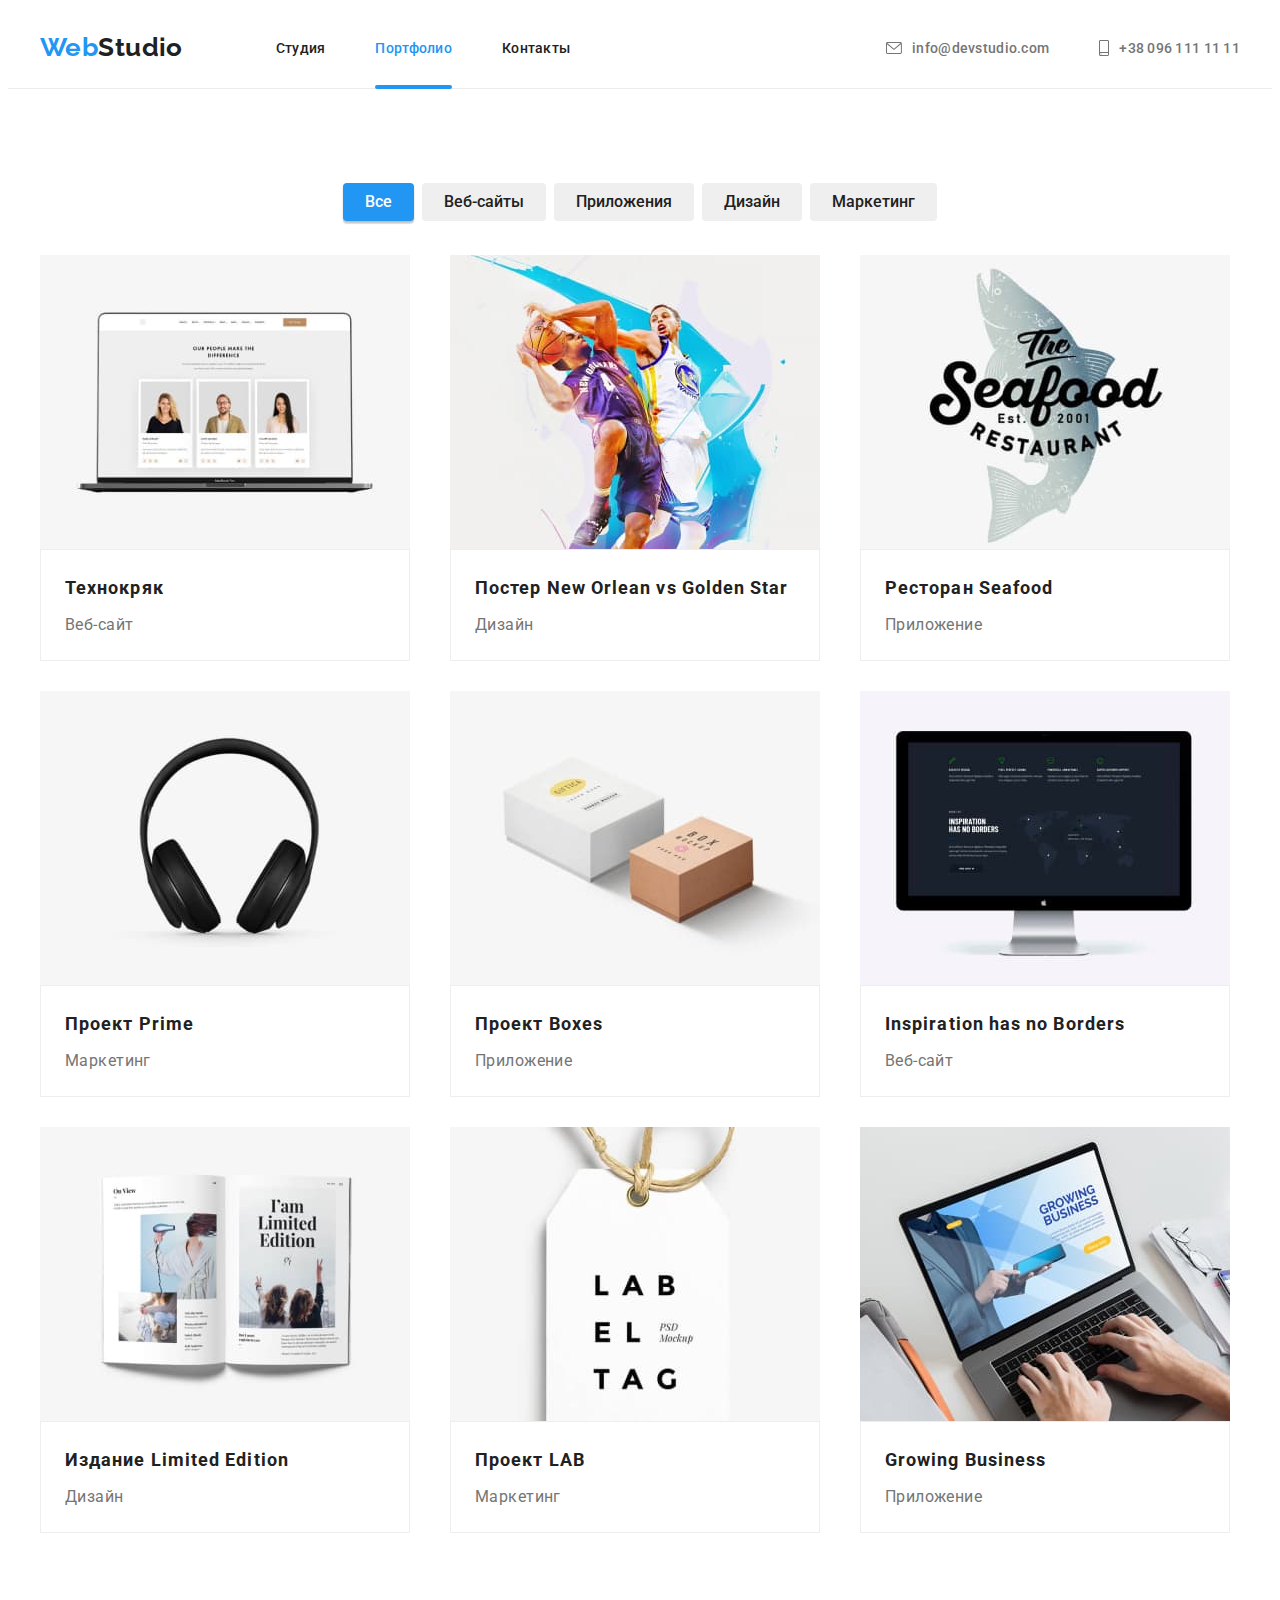
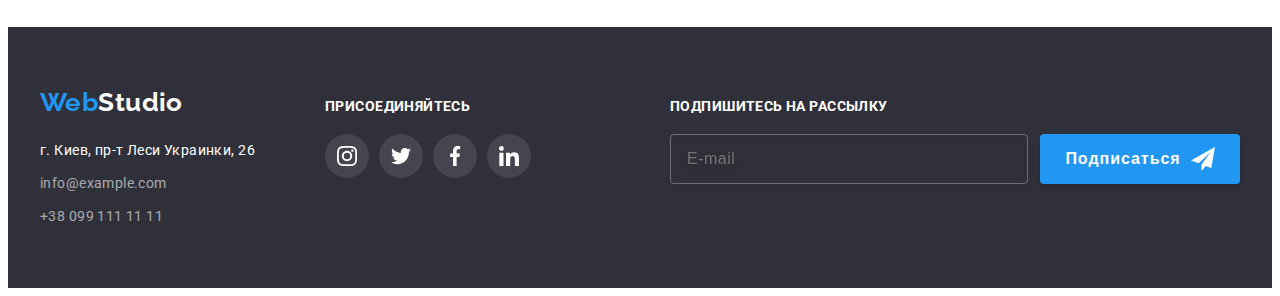
==== portfolio.html @ 613c8a2b "copy" ====
<!DOCTYPE html>
<html lang="en">
  <head>
    <meta charset="UTF-8" />
    <meta http-equiv="X-UA-Compatible" content="IE=edge" />
    <meta name="viewport" content="width=device-width, initial-scale=1.0" />
    <title>Web Studio</title>
    <link rel="preconnect" href="https://fonts.googleapis.com" />
    <link rel="preconnect" href="https://fonts.gstatic.com" crossorigin />
    <link
      href="https://fonts.googleapis.com/css2?family=Raleway:wght@700&family=Roboto:wght@400;500;700;900&display=swap"
      rel="stylesheet"
    />
    <link
      rel="stylesheet"
      href="https://cdnjs.cloudflare.com/ajax/libs/modern-normalize/1.1.0/modern-normalize.min.css"
      integrity="sha512-wpPYUAdjBVSE4KJnH1VR1HeZfpl1ub8YT/NKx4PuQ5NmX2tKuGu6U/JRp5y+Y8XG2tV+wKQpNHVUX03MfMFn9Q=="
      crossorigin="anonymous"
      referrerpolicy="no-referrer"
    />
    <link rel="stylesheet" href="./css/styles.css" />
  </head>
  <body>
    <header class="header">
      <div class="container header-container">
        <nav class="nav">
          <a class="logo link header-logo" lang="en" href="./index.html"
            >Web<span class="header-logo-studio">Studio</span>
          </a>
          <ul class="list nav-list">
            <li class="nav-item">
              <a class="link header-link" href="./index.html">Студия</a>
            </li>
            <li class="nav-item">
              <a class="link header-link highlighted" href="./portfolio.html"
                >Портфолио</a
              >
            </li>
            <li class="nav-item">
              <a class="link header-link" href="">Контакты</a>
            </li>
          </ul>
        </nav>
        <div class="header-contact">
          <ul class="list contact-list">
            <li class="contact-item">
              <a
                class="header-link link"
                lang="en"
                href="mailto:info@devstudio.com"
              >
                <svg class="address-icon" width="16" height="12">
                  <use href="./images/icons.svg#icon-envelope"></use>
                </svg>
                info@devstudio.com</a
              >
            </li>
            <li class="contact-item">
              <a class="header-link link" href="tel:+380961111111"
                ><svg class="address-icon" width="10" height="16">
                  <use href="./images/icons.svg#icon-smartphone"></use></svg
                >+38 096 111 11 11</a
              >
            </li>
          </ul>
        </div>
      </div>
    </header>
    <main>
      <section class="portfolio section">
        <h1 class="hidden">Наши работы</h1>
        <div class="container">
          <ul class="list portfolio-filter-list">
            <li class="portfolio-item">
              <button class="portfolio-btn portfolio-highlighted" type="button">
                Все
              </button>
            </li>
            <li class="portfolio-item">
              <button class="portfolio-btn" type="button">Веб-сайты</button>
            </li>
            <li class="portfolio-item">
              <button class="portfolio-btn" type="button">Приложения</button>
            </li>
            <li class="portfolio-item">
              <button class="portfolio-btn" type="button">Дизайн</button>
            </li>
            <li class="portfolio-item">
              <button class="portfolio-btn" type="button">Маркетинг</button>
            </li>
          </ul>
          <ul class="list portfolio-list">
            <li class="portfolio-item-example">
              <a
                class="link portfolio-link-example"
                href=""
                target="_blank"
                rel="noopener noreferrer nofollow"
              >
                <div class="img-div">
                  <img
                    src="./images/portfolio-1.jpg"
                    alt="Ноутбук"
                    width="370"
                    height="294"
                  />
                  <p class="img-text">
                    Технокряк это современная площадка распространения
                    коронавируса. Компании используют эту платформу для
                    цифрового шпионажа и атак на защищённые сервера конкурентов.
                  </p>
                </div>

                <div class="portfolio-caption">
                  <h2 class="portfolio-title">Технокряк</h2>
                  <p class="portfolio-after-title">Веб-сайт</p>
                </div></a
              >
            </li>
            <li class="portfolio-item-example">
              <a
                class="link portfolio-link-example"
                href=""
                target="_blank"
                rel="noopener noreferrer nofollow"
              >
                <div class="img-div">
                  <img
                    src="./images/portfolio-2.jpg"
                    alt="Ноутбук"
                    width="370"
                    height="294"
                  />
                  <p class="img-text">
                    Технокряк это современная площадка распространения
                    коронавируса. Компании используют эту платформу для
                    цифрового шпионажа и атак на защищённые сервера конкурентов.
                  </p>
                </div>
                <div class="portfolio-caption">
                  <h2 class="portfolio-title">
                    Постер <span lang="en">New Orlean vs Golden Star</span>
                  </h2>
                  <p class="portfolio-after-title">Дизайн</p>
                </div></a
              >
            </li>
            <li class="portfolio-item-example">
              <a
                class="link portfolio-link-example"
                href=""
                target="_blank"
                rel="noopener noreferrer nofollow"
              >
                <div class="img-div">
                  <img
                    src="./images/portfolio-3.jpg"
                    alt="Ноутбук"
                    width="370"
                    height="294"
                  />
                  <p class="img-text">
                    Технокряк это современная площадка распространения
                    коронавируса. Компании используют эту платформу для
                    цифрового шпионажа и атак на защищённые сервера конкурентов.
                  </p>
                </div>
                <div class="portfolio-caption">
                  <h2 class="portfolio-title">
                    Ресторан <span lang="en">Seafood</span>
                  </h2>
                  <p class="portfolio-after-title">Приложение</p>
                </div></a
              >
            </li>
            <li class="portfolio-item-example">
              <a
                class="link portfolio-link-example"
                href=""
                target="_blank"
                rel="noopener noreferrer nofollow"
              >
                <div class="img-div">
                  <img
                    src="./images/portfolio-4.jpg"
                    alt="Ноутбук"
                    width="370"
                    height="294"
                  />
                  <p class="img-text">
                    Технокряк это современная площадка распространения
                    коронавируса. Компании используют эту платформу для
                    цифрового шпионажа и атак на защищённые сервера конкурентов.
                  </p>
                </div>
                <div class="portfolio-caption">
                  <h2 class="portfolio-title">
                    Проект <span lang="en">Prime</span>
                  </h2>
                  <p class="portfolio-after-title">Маркетинг</p>
                </div></a
              >
            </li>
            <li class="portfolio-item-example">
              <a
                class="link portfolio-link-example"
                href=""
                target="_blank"
                rel="noopener noreferrer nofollow"
              >
                <div class="img-div">
                  <img
                    src="./images/portfolio-5.jpg"
                    alt="Ноутбук"
                    width="370"
                    height="294"
                  />
                  <p class="img-text">
                    Технокряк это современная площадка распространения
                    коронавируса. Компании используют эту платформу для
                    цифрового шпионажа и атак на защищённые сервера конкурентов.
                  </p>
                </div>
                <div class="portfolio-caption">
                  <h2 class="portfolio-title">
                    Проект <span lang="en">Boxes</span>
                  </h2>
                  <p class="portfolio-after-title">Приложение</p>
                </div></a
              >
            </li>
            <li class="portfolio-item-example">
              <a
                class="link portfolio-link-example"
                href=""
                target="_blank"
                rel="noopener noreferrer nofollow"
              >
                <div class="img-div">
                  <img
                    src="./images/portfolio-6.jpg"
                    alt="Ноутбук"
                    width="370"
                    height="294"
                  />
                  <p class="img-text">
                    Технокряк это современная площадка распространения
                    коронавируса. Компании используют эту платформу для
                    цифрового шпионажа и атак на защищённые сервера конкурентов.
                  </p>
                </div>
                <div class="portfolio-caption">
                  <h2 class="portfolio-title" lang="en">
                    Inspiration has no Borders
                  </h2>
                  <p class="portfolio-after-title">Веб-сайт</p>
                </div></a
              >
            </li>
            <li class="portfolio-item-example">
              <a
                class="link portfolio-link-example"
                href=""
                target="_blank"
                rel="noopener noreferrer nofollow"
              >
                <div class="img-div">
                  <img
                    src="./images/portfolio-7.jpg"
                    alt="Ноутбук"
                    width="370"
                    height="294"
                  />
                  <p class="img-text">
                    Технокряк это современная площадка распространения
                    коронавируса. Компании используют эту платформу для
                    цифрового шпионажа и атак на защищённые сервера конкурентов.
                  </p>
                </div>
                <div class="portfolio-caption">
                  <h2 class="portfolio-title">
                    Издание <span lang="en">Limited Edition</span>
                  </h2>
                  <p class="portfolio-after-title">Дизайн</p>
                </div></a
              >
            </li>
            <li class="portfolio-item-example">
              <a
                class="link portfolio-link-example"
                href=""
                target="_blank"
                rel="noopener noreferrer nofollow"
              >
                <div class="img-div">
                  <img
                    src="./images/portfolio-8.jpg"
                    alt="Ноутбук"
                    width="370"
                    height="294"
                  />
                  <p class="img-text">
                    Технокряк это современная площадка распространения
                    коронавируса. Компании используют эту платформу для
                    цифрового шпионажа и атак на защищённые сервера конкурентов.
                  </p>
                </div>
                <div class="portfolio-caption">
                  <h2 class="portfolio-title">
                    Проект <span lang="en">LAB</span>
                  </h2>
                  <p class="portfolio-after-title">Маркетинг</p>
                </div></a
              >
            </li>
            <li class="portfolio-item-example">
              <a
                class="link portfolio-link-example"
                href=""
                target="_blank"
                rel="noopener noreferrer nofollow"
              >
                <div class="img-div">
                  <img
                    src="./images/portfolio-9.jpg"
                    alt="Ноутбук"
                    width="370"
                    height="294"
                  />
                  <p class="img-text">
                    Технокряк это современная площадка распространения
                    коронавируса. Компании используют эту платформу для
                    цифрового шпионажа и атак на защищённые сервера конкурентов.
                  </p>
                </div>
                <div class="portfolio-caption">
                  <h2 class="portfolio-title" lang="en">Growing Business</h2>
                  <p class="portfolio-after-title">Приложение</p>
                </div></a
              >
            </li>
          </ul>
        </div>
      </section>
    </main>
    <footer class="footer">
      <div class="container">
        <ul class="list footer-list">
          <li class="footer-item">
            <a class="logo link footer-logo-link" lang="en" href="./index.html"
              >Web<span class="footer-logo">Studio</span>
            </a>
            <address class="address">
              <ul class="list">
                <li class="address-item">
                  <a
                    class="link address-link footer-link"
                    href="https://goo.gl/maps/EqLQEGzMM47ydBD1A"
                    target="_blank"
                    rel="noopener noreferrer nofollow"
                    >г. Киев, пр-т Леси Украинки, 26</a
                  >
                </li>
                <li class="address-item">
                  <a
                    class="link footer-link"
                    lang="en"
                    href="mailto:info@example.com"
                  >
                    info@example.com</a
                  >
                </li>
                <li class="address-item">
                  <a class="link footer-link" href="tel:+380991111111"
                    >+38 099 111 11 11</a
                  >
                </li>
              </ul>
            </address>
          </li>
          <li class="footer-item">
            <h2 class="footer-title">присоединяйтесь</h2>
            <ul class="list social-list">
              <li class="social-item">
                <a
                  class="social-link"
                  href=""
                  target="_blank"
                  rel="noopener noreferrer nofollow"
                  ><svg class="footer-social-icon" width="20" height="20">
                    <use href="./images/icons.svg#icon-instagram"></use></svg
                ></a>
              </li>
              <li class="social-item">
                <a
                  class="social-link"
                  href=""
                  target="_blank"
                  rel="noopener noreferrer nofollow"
                  ><svg class="footer-social-icon" width="20" height="20">
                    <use href="./images/icons.svg#icon-twitter"></use></svg
                ></a>
              </li>
              <li class="social-item">
                <a
                  class="social-link"
                  href=""
                  target="_blank"
                  rel="noopener noreferrer nofollow"
                  ><svg class="footer-social-icon" width="20" height="20">
                    <use href="./images/icons.svg#icon-facebook"></use></svg
                ></a>
              </li>
              <li class="social-item">
                <a
                  class="social-link"
                  href=""
                  target="_blank"
                  rel="noopener noreferrer nofollow"
                  ><svg class="footer-social-icon" width="20" height="20">
                    <use href="./images/icons.svg#icon-linkedin"></use></svg
                ></a>
              </li>
            </ul>
          </li>
          <li class="footer-item">
            <h2 class="footer-title">Подпишитесь на рассылку</h2>
            <form class="footer-email">
              <input
                type="email"
                placeholder="E-mail"
                name="email"
                class="input-email"
              />
              <button type="submit" class="btn-footer">
                Подписаться<svg class="footer-icon" width="24" height="24">
                  <use href="./images/icons.svg#icon-send"></use>
                </svg>
              </button>
            </form>
          </li>
        </ul>
      </div>
    </footer>
  </body>
</html>
---- css/styles.css ----
h1,
h2,
h3,
h4,
h5,
h6,
p {
  margin: 0;
}
ul {
  margin: 0;
  padding-left: 0;
}
button {
  cursor: pointer;
}
img {
  display: block;
}
:root {
  --main-color: #757575;
  --accent-color: #2196f3;
  --first-title-color: #212121;
  --second-title-color: #ffffff;
  --link-color: #212121;
  --btn-color: #ffffff;
  --second-btn-color: #212121;
  --background-color-card: #ffffff;
  --background-color-footer: #2f303a;
  --background-color-advatage: #f5f4fa;
  --clients-color: #afb1b8;
  --transition: 250ms cubic-bezier(0.4, 0, 0.2, 1);
}
body {
  font-size: 14px;
  font-family: "Roboto", sans-serif;
  color: var(--main-color);
  background-color: #ffffff;
  letter-spacing: 0.03em;
}
.list {
  list-style: none;
}
.link {
  text-decoration: none;
  color: inherit;
}
.hidden {
  position: absolute;
  white-space: nowrap;
  width: 1px;
  height: 1px;
  overflow: hidden;
  border: 0;
  padding: 0;
  clip: rect(0 0 0 0);
  clip-path: inset(50%);
  margin: -1px;
}
.container {
  width: 1200px;
  padding-left: 15px;
  padding-right: 15px;
  margin: 0 auto;
  /* outline: 2px solid red; */
}
/* ----------index.html----------- */
/* -----------header--------------- */
.header {
  border-bottom: 1px solid #ececec;
}
.header-container {
  display: flex;
  align-items: center;
}
.logo {
  font-family: "Raleway";
  font-weight: 700;
  font-size: 26px;
  line-height: 1.2;
  color: var(--accent-color);
}
.header-logo {
  display: flex;
  align-items: center;
  margin-right: 93px;
}
.header-logo-studio {
  color: var(--link-color);
}
.nav {
  display: flex;
}
.nav-list {
  color: var(--link-color);
  display: flex;
  align-items: center;
}
.nav-item:not(:last-child) {
  margin-right: 50px;
}
.contact-list {
  display: flex;
}
.header-contact {
  margin-left: auto;
}
.address-icon {
  margin-right: 10px;
  fill: currentColor;
}
.contact-item:not(:last-child) {
  margin-right: 50px;
}
.header-link {
  display: flex;
  align-items: center;
  font-weight: 500;
  font-size: 14px;
  line-height: calc(16 / 14);
  letter-spacing: 0.02em;
  padding: 32px 0;
  transition: color var(--transition);
}

.header-link:hover,
.header-link:focus,
.highlighted {
  color: var(--accent-color);
  outline: none;
}
.highlighted {
  position: relative;
}
.highlighted::before {
  content: "";
  height: 4px;
  width: 100%;
  background-color: var(--accent-color);
  border-radius: 2px;
  position: absolute;
  left: 0px;
  bottom: -1px;
}
/*--------------- hero------------- */
.hero {
  text-align: center;
  background-image: linear-gradient(
      to top,
      rgba(47, 48, 58, 0.4),
      rgba(47, 48, 58, 0.4)
    ),
    url(../images/img-hero.jpg);
  background-repeat: no-repeat;
  background-size: cover, auto;
  background-position: center;
  letter-spacing: 0.06em;
  padding-top: 200px;
  padding-bottom: 200px;
  position: relative;
}
.hero-title {
  font-weight: 900;
  font-size: 44px;
  line-height: calc(60 / 44);
  text-transform: uppercase;
  color: var(--second-title-color);
  margin-left: auto;
  margin-right: auto;
  margin-bottom: 30px;
  max-width: 670px;
}
.hero-btn {
  font-family: inherit;
  font-weight: 700;
  font-size: 16px;
  line-height: calc(30 / 16);
  letter-spacing: 0.06em;
  color: var(--btn-color);
  background-color: var(--accent-color);
  cursor: pointer;
  border-radius: 4px;
  padding: 10px 32px;
  border: 0;
  transition: backgroun-color var(--transition);
}
.hero-btn:focus,
.hero-btn:hover {
  background-color: #188ce8;
  outline: none;
}
.section {
  padding-top: 94px;
  padding-bottom: 94px;
}
/* -----------advantage---------- */
.advantage {
  padding-bottom: 0;
}
.advatage-title {
  font-size: 14px;
  line-height: calc(16 / 14);
  letter-spacing: 0.03em;
  text-transform: uppercase;
  color: var(--first-title-color);
  margin-bottom: 10px;
}
.advatage-after-title {
  line-height: calc(24 / 14);
}
.advantage-list {
  display: flex;
  flex-wrap: wrap;
  margin-left: -30px;
  margin-top: -30px;
}
.advantage-item {
  flex-basis: calc(100% / 4 - 30px);
  margin-left: 30px;
  margin-top: 30px;
}
.icon-item {
  display: flex;
  justify-content: center;
  align-items: center;
  min-height: 120px;
  background-color: var(--background-color-advatage);
  margin-bottom: 30px;
}
/* --------------about--------- */
.section-title {
  font-size: 36px;
  line-height: calc(42 / 36);
  text-align: center;
  color: var(--first-title-color);
  margin-bottom: 50px;
}
.about-list {
  display: flex;
  flex-wrap: wrap;
  margin-left: -30px;
  margin-top: -30px;
}
.about-item {
  flex-basis: calc(100% / 3 - 30px);
  margin-left: 30px;
  margin-top: 30px;
  position: relative;
}
.text-about {
  position: absolute;
  bottom: 0;
  padding-top: 27px;
  padding-bottom: 27px;
  background-color: rgba(47, 48, 58, 0.8);
  width: 100%;
  font-weight: 700;
  font-size: 14px;
  line-height: calc(16 / 14);
  text-align: center;
  letter-spacing: 0.03em;
  text-transform: uppercase;
  color: var(--second-title-color);
}
/* ----------team------------- */
.team {
  background-color: #f5f4fa;
}
.team-post,
.team-name {
  font-size: 16px;
  line-height: calc(19 / 16);
}
.team-post {
  margin-bottom: 16px;
}
.team-name {
  font-weight: 500;
  color: var(--first-title-color);
  margin-top: 30px;
  margin-bottom: 10px;
}
.team-list {
  display: flex;
  text-align: center;
  flex-wrap: wrap;
  margin-left: -30px;
}
.team-item {
  flex-basis: calc(100% / 4 - 30px);
  margin-left: 30px;
  padding-bottom: 30px;
  box-shadow: 0px 1px 3px rgba(0, 0, 0, 0.12), 0px 1px 1px rgba(0, 0, 0, 0.14),
    0px 2px 1px rgba(0, 0, 0, 0.2);
  border-radius: 0px 0px 4px 4px;
  background: var(--background-color-card);
}
.team-item-text {
  margin-left: auto;
  margin-right: auto;
}
.social-list {
  display: flex;
  justify-content: center;
  align-items: center;
}
.social-link {
  width: 44px;
  height: 44px;
  display: flex;
  justify-content: center;
  align-items: center;
  border-radius: 50%;
  color: #afb1b8;
  transition: color var(--transition), background-color var(--transition);
}
.social-item:not(:last-child) {
  margin-right: 10px;
}
.social-icon {
  fill: currentColor;
}
/* ------------clients------------- */
.clients-list {
  display: flex;
  flex-wrap: wrap;
  margin-left: -30px;
  margin-top: -30px;
}
.clients-item {
  flex-basis: calc(100% / 6 - 30px);
  margin-left: 30px;
  margin-top: 30px;
}
.clients-link {
  display: flex;
  justify-content: center;
  align-items: center;
  border: 1px solid var(--clients-color);
  height: 92px;
  border-radius: 4px;
  color: var(--clients-color);
  transition: color var(--transition), border var(--transition);
}
.clients-link:hover,
.clients-link:focus {
  color: var(--accent-color);
  border: 1px solid var(--accent-color);
  outline: none;
}
.clients-icon {
  fill: currentColor;
}
/* -------------footer----------- */
.footer {
  padding-top: 60px;
  padding-bottom: 60px;
  background-color: var(--background-color-footer);
}
.footer-logo-link {
  display: block;
  margin-bottom: 20px;
}
.address-item:not(:last-child) {
  margin-bottom: 9px;
}
.footer-logo {
  color: var(--second-title-color);
}
.footer-link {
  font-style: normal;
  line-height: calc(24 / 14);
  color: rgba(255, 255, 255, 0.6);
  transition: color var(--transition);
}
.address-link {
  color: var(--second-title-color);
}
.footer-link:hover,
.footer-link:focus {
  color: var(--accent-color);
  outline: none;
}
.footer-title {
  font-weight: 700;
  font-size: 14px;
  line-height: calc(16 / 14);
  letter-spacing: 0.03em;
  text-transform: uppercase;
  color: var(--second-title-color);
  margin-bottom: 20px;
}
.footer-list {
  display: flex;
  align-items: baseline;
}
.footer-item:not(:last-child) {
  margin-right: 70px;
}
.footer-item:last-child {
  margin-left: auto;
}
.footer .social-link {
  background-color: rgba(255, 255, 255, 0.1);
  color: #ffffff;
}
.social-link:hover,
.social-link:focus {
  background-color: var(--accent-color);
  color: #ffffff;
  outline: none;
}
.footer-social-icon {
  fill: currentColor;
}
.input-email {
  width: 358px;
  height: 50px;
  border: 1px solid rgba(255, 255, 255, 0.3);
  box-sizing: border-box;
  filter: drop-shadow(0px 4px 4px rgba(0, 0, 0, 0.15));
  border-radius: 4px;
  font-size: 16px;
  line-height: calc(20 / 16);
  letter-spacing: 0.03em;
  color: rgba(255, 255, 255, 0.6);
  background: transparent;
  padding-left: 16px;
  padding-top: 15px;
  padding-bottom: 15px;
  transition: border-color var(--transition);
}
.input-email:focus,
.input-email:hover {
  border-color: var(--accent-color);
  outline: none;
}
.btn-footer {
  font-weight: 700;
  font-size: 16px;
  letter-spacing: 0.06em;
  color: var(--btn-color);
  background-color: var(--accent-color);
  box-shadow: 0px 4px 4px rgba(0, 0, 0, 0.15);
  border-radius: 4px;
  width: 200px;
  height: 50px;
  margin-left: 12px;
  display: flex;
  align-items: center;
  justify-content: center;
  border: none;
  transition: background-color var(--transition);
}
.btn-footer:focus,
.btn-footer:hover {
  background-color: #188ce8;
  outline: none;
}
.footer-email {
  align-content: flex-end;
  display: flex;
}
.footer-icon {
  fill: var(--btn-color);
  margin-left: 10px;
}

/* -------portfolio.html --------*/
.portfolio-filter-list {
  display: flex;
  margin-bottom: 34px;
  justify-content: center;
}
.portfolio-item:not(:last-child) {
  margin-right: 8px;
}
.portfolio-list {
  display: flex;
  flex-wrap: wrap;
  margin-left: -30px;
  margin-top: -30px;
}
.portfolio-item-example {
  display: flex;
  flex-basis: calc(100% / 3 - 30px);
  margin-left: 30px;
  margin-top: 30px;
}
.portfolio-link-example {
  transition: box-shadow var(--transition);
}
.portfolio-link-example:hover,
.portfolio-link-example:focus {
  box-shadow: 0px 1px 1px rgba(0, 0, 0, 0.12), 0px 4px 4px rgba(0, 0, 0, 0.06),
    1px 4px 6px rgba(0, 0, 0, 0.16);
  outline: none;
}
.portfolio-btn {
  font-weight: 500;
  font-size: 16px;
  line-height: calc(26 / 16);
  color: var(--second-btn-color);
  cursor: pointer;
  font-family: inherit;
  border-radius: 4px;
  padding: 6px 22px;
  border: 0;
  transition: color var(--transition), background-color var(--transition),
    box-shadow 250ms var(--transition);
}
.portfolio-btn:hover,
.portfolio-btn:focus,
.portfolio-highlighted {
  color: var(--btn-color);
  background-color: var(--accent-color);
  box-shadow: 0px 3px 1px rgba(0, 0, 0, 0.1), 0px 1px 2px rgba(0, 0, 0, 0.08),
    0px 2px 2px rgba(0, 0, 0, 0.12);
  outline: none;
}
.portfolio-caption {
  padding: 20px 24px;
  border: 1px solid #eeeeee;
  box-sizing: border-box;
}
.portfolio-title {
  font-size: 18px;
  line-height: calc(36 / 18);
  letter-spacing: 0.06em;
  color: var(--first-title-color);
  margin-bottom: 4px;
}
.portfolio-after-title {
  font-size: 16px;
  line-height: calc(30 / 16);
  color: var(--main-color);
}
.img-div {
  position: relative;
  overflow: hidden;
}
.img-text {
  position: absolute;
  top: 0px;
  left: 0px;
  width: 100%;
  height: 100%;
  padding: 63px 24px;
  transform: translateY(100%);
  background-color: rgba(33, 150, 243, 0.9);
  font-size: 18px;
  line-height: calc(28 / 18);
  letter-spacing: 0.03em;
  color: var(--second-title-color);
  opacity: 0;
  transition: transform var(--transition), opacity var(--transition);
}
.portfolio-link-example:hover .img-text,
.portfolio-link-example:focus .img-text {
  opacity: 1;
  transform: translateY(0);
}
/* -------------MODAL------------------ */
.is-hidden {
  opacity: 0;
  visibility: hidden;
  pointer-events: none;
}
.backdrop {
  position: fixed;
  top: 0px;
  left: 0px;
  height: 100vh;
  width: 100vw;
  background-color: rgba(0, 0, 0, 0.2);
  transition: opacity 1000ms cubic-bezier(0.4, 0, 0.2, 1),
    visibility 1000ms cubic-bezier(0.4, 0, 0.2, 1);
}
.backdrop.is-hidden .modal {
  transform: translate(-50%, -50%) scale(0);
  transition: transform 1000ms cubic-bezier(0.4, 0, 0.2, 1);
}
.modal {
  position: absolute;
  top: 50%;
  left: 50%;
  transform: translate(-50%, -50%) scale(1);
  transition: transform 1000ms cubic-bezier(0.4, 0, 0.2, 1);
  min-width: 528px;
  min-height: 581px;
  background-color: var(--background-color-card);
  border-radius: 4px;
  padding: 40px;
}
.modal-btn {
  display: flex;
  justify-content: center;
  align-items: center;
  position: absolute;
  top: 8px;
  right: 8px;
  border: 1px solid rgba(0, 0, 0, 0.1);
  border-radius: 50%;
  width: 30px;
  height: 30px;
  background-color: transparent;
  transition: fill var(--transition);
  color: #000000;
  transition: color var(--transition);
}
.modal-icon {
  fill: currentColor;
}
.modal-btn:hover,
.modal-btn:focus {
  color: var(--accent-color);
  outline: none;
}
.modal-title {
  font-weight: 700;
  font-size: 20px;
  line-height: calc(23 / 20);
  text-align: center;
  letter-spacing: 0.03em;
  color: var(--first-title-color);
  margin-bottom: 12px;
}
.modal-label {
  display: flex;
  font-size: 12px;
  line-height: calc(14 / 12);
  letter-spacing: 0.01em;
  margin-bottom: 4px;
}
.modal-item {
  width: 100%;
  border: 1px solid rgba(33, 33, 33, 0.2);
  box-sizing: border-box;
  border-radius: 4px;
  outline: none;
  transition: border-color var(--transition);
}
.modal-input {
  height: 40px;
  padding-left: 40px;
}
.modal-text {
  height: 120px;
  resize: none;
  margin-bottom: 20px;
  padding: 12px 16px;
}
.modal-text::placeholder {
  font-size: 12px;
  line-height: calc(14 / 12);
  letter-spacing: 0.01em;
  color: rgba(117, 117, 117, 0.5);
}
input {
  padding: 0;
}
.checkbox-container {
  margin-bottom: 30px;
}
.input-wrap {
  position: relative;
  margin-bottom: 10px;
}
.input-icon {
  position: absolute;
  left: 12px;
  top: 11px;
  transition: fill var(--transition);
}
.modal-item:focus,
.modal-item:hover {
  border-color: var(--accent-color);
  outline: none;
}
.modal-item:focus + .input-icon,
.modal-item:hover + .input-icon {
  fill: var(--accent-color);
  outline: none;
}
.checkbox-text {
  line-height: calc(24 / 14);
  display: flex;
  align-items: center;
  justify-content: center;
}
.link-policy {
  color: var(--accent-color);
  margin-left: 2px;
}
.checkbox-text::before {
  content: "";
  width: 16px;
  height: 15px;
  border: 2px solid var(--link-color);
  border-radius: 2px;
  margin-right: 7px;
  cursor: pointer;
  transition: border-color var(--transition);
}
.checkbox:checked + .checkbox-text::before {
  border: 2px solid var(--accent-color);
  background-image: url(../images/icon-check.svg);
  background-repeat: no-repeat;
  background-position: center;
  background-size: cover;
  background-color: var(--accent-color);
}
.checkbox:hover + .checkbox-text::before,
.checkbox:focus + .checkbox-text::before {
  border: 2px solid var(--accent-color);
  outline: none;
}
.center-btn {
  text-align: center;
}
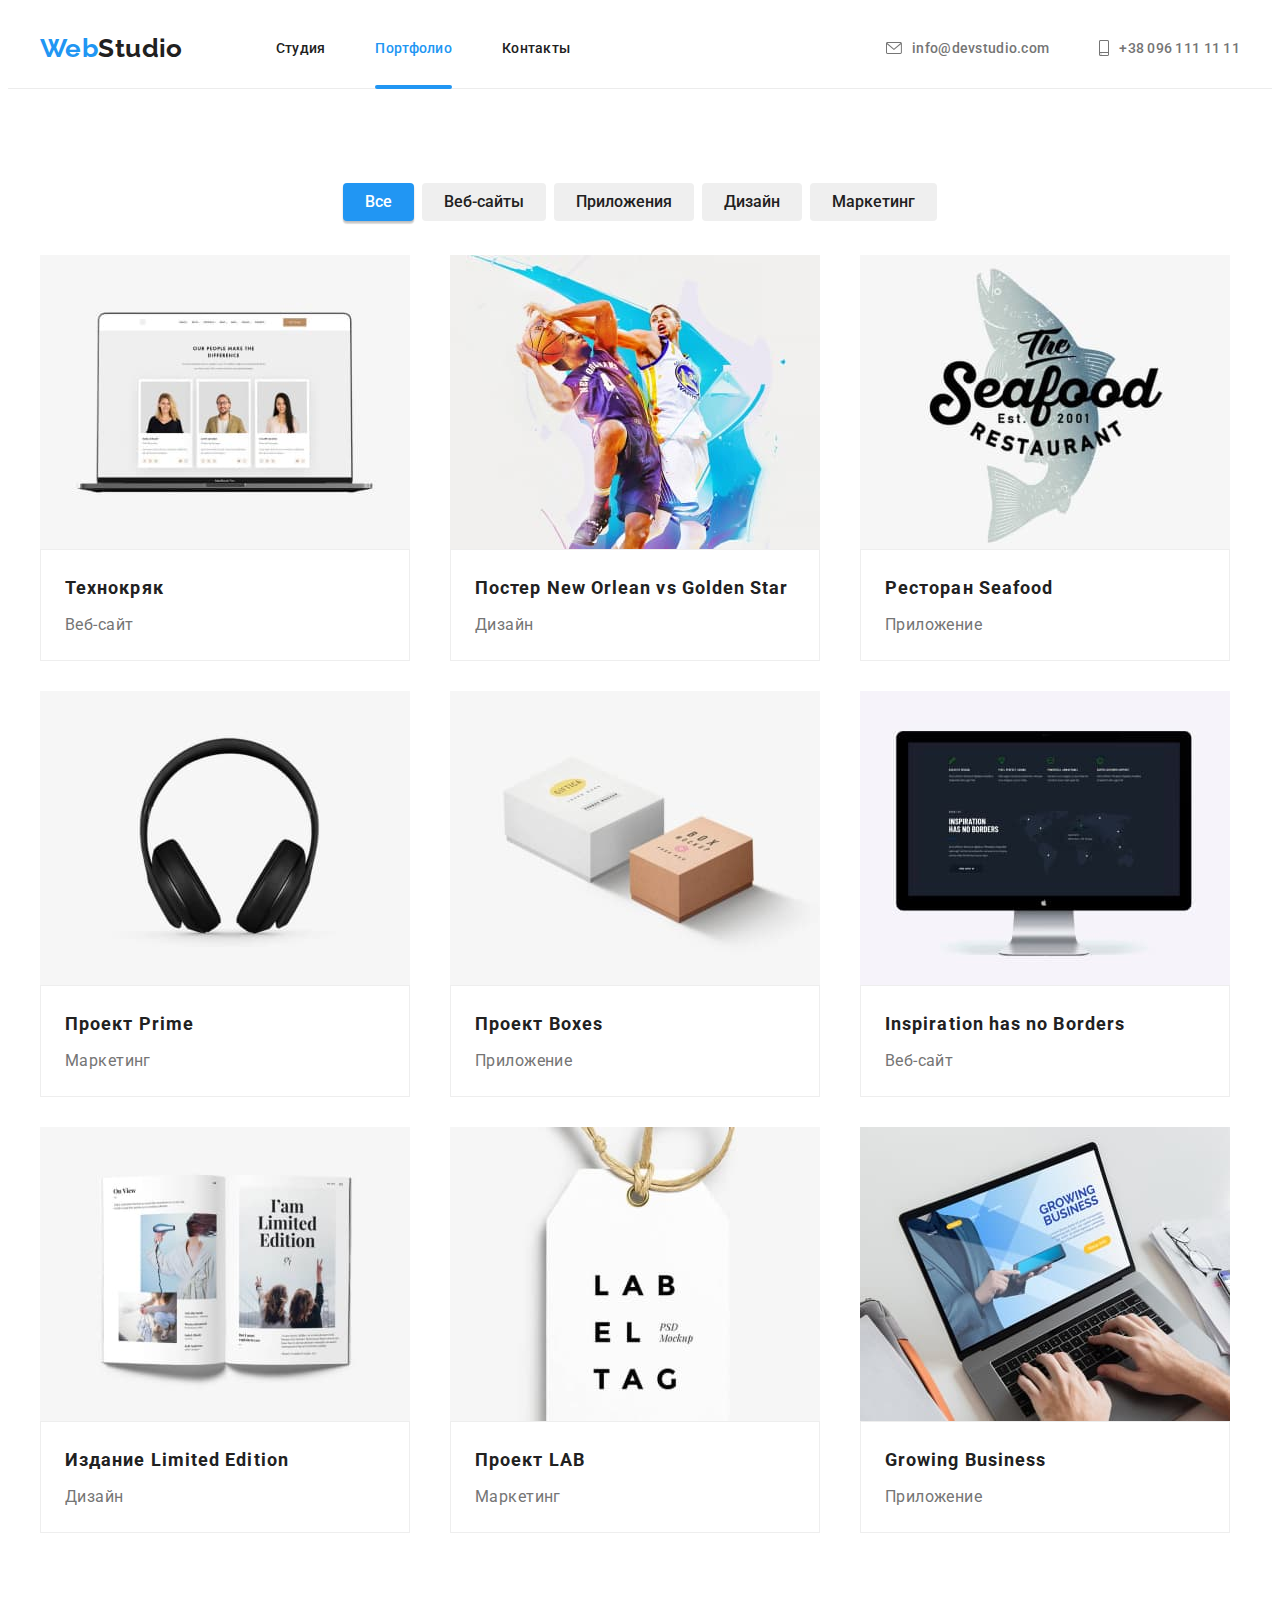
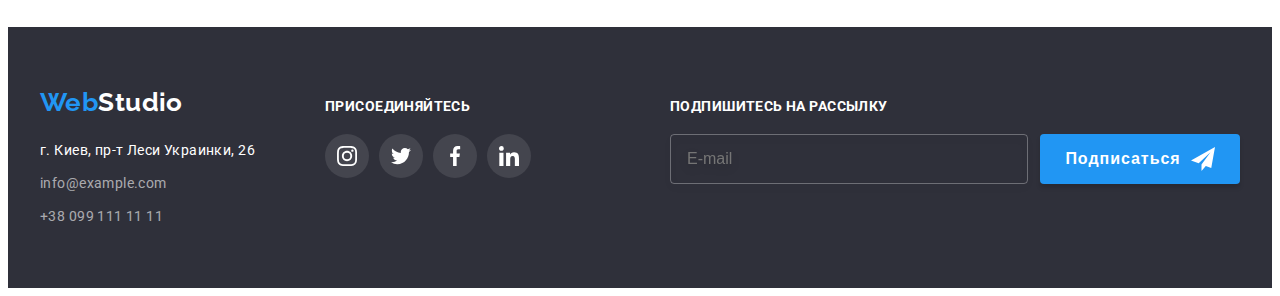
==== commit 93e97ebd: "BEM+MIxins" ====
--- a/portfolio.html
+++ b/portfolio.html
@@ -18,46 +18,46 @@
       crossorigin="anonymous"
       referrerpolicy="no-referrer"
     />
-    <link rel="stylesheet" href="./css/styles.css" />
+    <link rel="stylesheet" href="./css/main.min.css" />
   </head>
   <body>
     <header class="header">
-      <div class="container header-container">
+      <div class="container header__container">
         <nav class="nav">
-          <a class="logo link header-logo" lang="en" href="./index.html"
-            >Web<span class="header-logo-studio">Studio</span>
+          <a class="logo link nav__logo" lang="en" href="./index.html"
+            >Web<span class="nav__logo-studio">Studio</span>
           </a>
-          <ul class="list nav-list">
-            <li class="nav-item">
-              <a class="link header-link" href="./index.html">Студия</a>
-            </li>
-            <li class="nav-item">
-              <a class="link header-link highlighted" href="./portfolio.html"
+          <ul class="list nav__list">
+            <li class="nav__item">
+              <a class="link nav__link" href="./index.html">Студия</a>
+            </li>
+            <li class="nav__item">
+              <a class="link nav__link highlighted" href="./portfolio.html"
                 >Портфолио</a
               >
             </li>
-            <li class="nav-item">
-              <a class="link header-link" href="">Контакты</a>
+            <li class="nav__item">
+              <a class="link nav__link" href="">Контакты</a>
             </li>
           </ul>
         </nav>
-        <div class="header-contact">
-          <ul class="list contact-list">
-            <li class="contact-item">
-              <a
-                class="header-link link"
+        <div class="contact">
+          <ul class="list contact__list">
+            <li class="contact__item">
+              <a
+                class="header__link link"
                 lang="en"
                 href="mailto:info@devstudio.com"
               >
-                <svg class="address-icon" width="16" height="12">
+                <svg class="contact__icon" width="16" height="12">
                   <use href="./images/icons.svg#icon-envelope"></use>
                 </svg>
                 info@devstudio.com</a
               >
             </li>
-            <li class="contact-item">
-              <a class="header-link link" href="tel:+380961111111"
-                ><svg class="address-icon" width="10" height="16">
+            <li class="contact__item">
+              <a class="header__link link" href="tel:+380961111111"
+                ><svg class="contact__icon" width="10" height="16">
                   <use href="./images/icons.svg#icon-smartphone"></use></svg
                 >+38 096 111 11 11</a
               >
@@ -71,28 +71,39 @@
         <h1 class="hidden">Наши работы</h1>
         <div class="container">
           <ul class="list portfolio-filter-list">
-            <li class="portfolio-item">
-              <button class="portfolio-btn portfolio-highlighted" type="button">
+            <li class="portfolio-filter-list__item">
+              <button
+                class="portfolio-filter-list__btn portfolio-highlighted"
+                type="button"
+              >
                 Все
               </button>
             </li>
-            <li class="portfolio-item">
-              <button class="portfolio-btn" type="button">Веб-сайты</button>
-            </li>
-            <li class="portfolio-item">
-              <button class="portfolio-btn" type="button">Приложения</button>
-            </li>
-            <li class="portfolio-item">
-              <button class="portfolio-btn" type="button">Дизайн</button>
-            </li>
-            <li class="portfolio-item">
-              <button class="portfolio-btn" type="button">Маркетинг</button>
+            <li class="portfolio-filter-list__item">
+              <button class="portfolio-filter-list__btn" type="button">
+                Веб-сайты
+              </button>
+            </li>
+            <li class="portfolio-filter-list__item">
+              <button class="portfolio-filter-list__btn" type="button">
+                Приложения
+              </button>
+            </li>
+            <li class="portfolio-filter-list__item">
+              <button class="portfolio-filter-list__btn" type="button">
+                Дизайн
+              </button>
+            </li>
+            <li class="portfolio-filter-list__item">
+              <button class="portfolio-filter-list__btn" type="button">
+                Маркетинг
+              </button>
             </li>
           </ul>
           <ul class="list portfolio-list">
-            <li class="portfolio-item-example">
-              <a
-                class="link portfolio-link-example"
+            <li class="portfolio-list__item-example">
+              <a
+                class="link portfolio-list__link-example"
                 href=""
                 target="_blank"
                 rel="noopener noreferrer nofollow"
@@ -112,14 +123,14 @@
                 </div>
 
                 <div class="portfolio-caption">
-                  <h2 class="portfolio-title">Технокряк</h2>
-                  <p class="portfolio-after-title">Веб-сайт</p>
-                </div></a
-              >
-            </li>
-            <li class="portfolio-item-example">
-              <a
-                class="link portfolio-link-example"
+                  <h2 class="portfolio-list__title">Технокряк</h2>
+                  <p class="portfolio-list__after-title">Веб-сайт</p>
+                </div></a
+              >
+            </li>
+            <li class="portfolio-list__item-example">
+              <a
+                class="link portfolio-list__link-example"
                 href=""
                 target="_blank"
                 rel="noopener noreferrer nofollow"
@@ -138,16 +149,16 @@
                   </p>
                 </div>
                 <div class="portfolio-caption">
-                  <h2 class="portfolio-title">
+                  <h2 class="portfolio-list__title">
                     Постер <span lang="en">New Orlean vs Golden Star</span>
                   </h2>
-                  <p class="portfolio-after-title">Дизайн</p>
-                </div></a
-              >
-            </li>
-            <li class="portfolio-item-example">
-              <a
-                class="link portfolio-link-example"
+                  <p class="portfolio-list__after-title">Дизайн</p>
+                </div></a
+              >
+            </li>
+            <li class="portfolio-list__item-example">
+              <a
+                class="link portfolio-list__link-example"
                 href=""
                 target="_blank"
                 rel="noopener noreferrer nofollow"
@@ -166,16 +177,16 @@
                   </p>
                 </div>
                 <div class="portfolio-caption">
-                  <h2 class="portfolio-title">
+                  <h2 class="portfolio-list__title">
                     Ресторан <span lang="en">Seafood</span>
                   </h2>
-                  <p class="portfolio-after-title">Приложение</p>
-                </div></a
-              >
-            </li>
-            <li class="portfolio-item-example">
-              <a
-                class="link portfolio-link-example"
+                  <p class="portfolio-list__after-title">Приложение</p>
+                </div></a
+              >
+            </li>
+            <li class="portfolio-list__item-example">
+              <a
+                class="link portfolio-list__link-example"
                 href=""
                 target="_blank"
                 rel="noopener noreferrer nofollow"
@@ -194,16 +205,16 @@
                   </p>
                 </div>
                 <div class="portfolio-caption">
-                  <h2 class="portfolio-title">
+                  <h2 class="portfolio-list__title">
                     Проект <span lang="en">Prime</span>
                   </h2>
-                  <p class="portfolio-after-title">Маркетинг</p>
-                </div></a
-              >
-            </li>
-            <li class="portfolio-item-example">
-              <a
-                class="link portfolio-link-example"
+                  <p class="portfolio-list__after-title">Маркетинг</p>
+                </div></a
+              >
+            </li>
+            <li class="portfolio-list__item-example">
+              <a
+                class="link portfolio-list__link-example"
                 href=""
                 target="_blank"
                 rel="noopener noreferrer nofollow"
@@ -222,16 +233,16 @@
                   </p>
                 </div>
                 <div class="portfolio-caption">
-                  <h2 class="portfolio-title">
+                  <h2 class="portfolio-list__title">
                     Проект <span lang="en">Boxes</span>
                   </h2>
-                  <p class="portfolio-after-title">Приложение</p>
-                </div></a
-              >
-            </li>
-            <li class="portfolio-item-example">
-              <a
-                class="link portfolio-link-example"
+                  <p class="portfolio-list__after-title">Приложение</p>
+                </div></a
+              >
+            </li>
+            <li class="portfolio-list__item-example">
+              <a
+                class="link portfolio-list__link-example"
                 href=""
                 target="_blank"
                 rel="noopener noreferrer nofollow"
@@ -250,16 +261,16 @@
                   </p>
                 </div>
                 <div class="portfolio-caption">
-                  <h2 class="portfolio-title" lang="en">
+                  <h2 class="portfolio-list__title" lang="en">
                     Inspiration has no Borders
                   </h2>
-                  <p class="portfolio-after-title">Веб-сайт</p>
-                </div></a
-              >
-            </li>
-            <li class="portfolio-item-example">
-              <a
-                class="link portfolio-link-example"
+                  <p class="portfolio-list__after-title">Веб-сайт</p>
+                </div></a
+              >
+            </li>
+            <li class="portfolio-list__item-example">
+              <a
+                class="link portfolio-list__link-example"
                 href=""
                 target="_blank"
                 rel="noopener noreferrer nofollow"
@@ -278,16 +289,16 @@
                   </p>
                 </div>
                 <div class="portfolio-caption">
-                  <h2 class="portfolio-title">
+                  <h2 class="portfolio-list__title">
                     Издание <span lang="en">Limited Edition</span>
                   </h2>
-                  <p class="portfolio-after-title">Дизайн</p>
-                </div></a
-              >
-            </li>
-            <li class="portfolio-item-example">
-              <a
-                class="link portfolio-link-example"
+                  <p class="portfolio-list__after-title">Дизайн</p>
+                </div></a
+              >
+            </li>
+            <li class="portfolio-list__item-example">
+              <a
+                class="link portfolio-list__link-example"
                 href=""
                 target="_blank"
                 rel="noopener noreferrer nofollow"
@@ -306,16 +317,16 @@
                   </p>
                 </div>
                 <div class="portfolio-caption">
-                  <h2 class="portfolio-title">
+                  <h2 class="portfolio-list__title">
                     Проект <span lang="en">LAB</span>
                   </h2>
-                  <p class="portfolio-after-title">Маркетинг</p>
-                </div></a
-              >
-            </li>
-            <li class="portfolio-item-example">
-              <a
-                class="link portfolio-link-example"
+                  <p class="portfolio-list__after-title">Маркетинг</p>
+                </div></a
+              >
+            </li>
+            <li class="portfolio-list__item-example">
+              <a
+                class="link portfolio-list__link-example"
                 href=""
                 target="_blank"
                 rel="noopener noreferrer nofollow"
@@ -334,8 +345,10 @@
                   </p>
                 </div>
                 <div class="portfolio-caption">
-                  <h2 class="portfolio-title" lang="en">Growing Business</h2>
-                  <p class="portfolio-after-title">Приложение</p>
+                  <h2 class="portfolio-list__title" lang="en">
+                    Growing Business
+                  </h2>
+                  <p class="portfolio-list__after-title">Приложение</p>
                 </div></a
               >
             </li>
@@ -345,95 +358,99 @@
     </main>
     <footer class="footer">
       <div class="container">
-        <ul class="list footer-list">
-          <li class="footer-item">
-            <a class="logo link footer-logo-link" lang="en" href="./index.html"
-              >Web<span class="footer-logo">Studio</span>
+        <ul class="list footer__list">
+          <li class="footer__item">
+            <a class="logo link footer__logo-link" lang="en" href="./index.html"
+              >Web<span class="footer__logo">Studio</span>
             </a>
             <address class="address">
               <ul class="list">
-                <li class="address-item">
+                <li class="address__item">
                   <a
-                    class="link address-link footer-link"
+                    class="link address__link footer-link"
                     href="https://goo.gl/maps/EqLQEGzMM47ydBD1A"
                     target="_blank"
                     rel="noopener noreferrer nofollow"
                     >г. Киев, пр-т Леси Украинки, 26</a
                   >
                 </li>
-                <li class="address-item">
+                <li class="address__item">
                   <a
-                    class="link footer-link"
+                    class="link address__link"
                     lang="en"
                     href="mailto:info@example.com"
                   >
                     info@example.com</a
                   >
                 </li>
-                <li class="address-item">
-                  <a class="link footer-link" href="tel:+380991111111"
+                <li class="address__item">
+                  <a class="link address__link" href="tel:+380991111111"
                     >+38 099 111 11 11</a
                   >
                 </li>
               </ul>
             </address>
           </li>
-          <li class="footer-item">
-            <h2 class="footer-title">присоединяйтесь</h2>
-            <ul class="list social-list">
-              <li class="social-item">
+          <li class="footer__item">
+            <h2 class="footer__title">присоединяйтесь</h2>
+            <ul class="list social__list">
+              <li class="social__item">
                 <a
-                  class="social-link"
+                  class="social__link"
                   href=""
                   target="_blank"
                   rel="noopener noreferrer nofollow"
-                  ><svg class="footer-social-icon" width="20" height="20">
+                  ><svg class="footer__social-icon" width="20" height="20">
                     <use href="./images/icons.svg#icon-instagram"></use></svg
                 ></a>
               </li>
-              <li class="social-item">
+              <li class="social__item">
                 <a
-                  class="social-link"
+                  class="social__link"
                   href=""
                   target="_blank"
                   rel="noopener noreferrer nofollow"
-                  ><svg class="footer-social-icon" width="20" height="20">
+                  ><svg class="footer__social-icon" width="20" height="20">
                     <use href="./images/icons.svg#icon-twitter"></use></svg
                 ></a>
               </li>
-              <li class="social-item">
+              <li class="social__item">
                 <a
-                  class="social-link"
+                  class="social__link"
                   href=""
                   target="_blank"
                   rel="noopener noreferrer nofollow"
-                  ><svg class="footer-social-icon" width="20" height="20">
+                  ><svg class="footer__social-icon" width="20" height="20">
                     <use href="./images/icons.svg#icon-facebook"></use></svg
                 ></a>
               </li>
-              <li class="social-item">
+              <li class="social__item">
                 <a
-                  class="social-link"
+                  class="social__link"
                   href=""
                   target="_blank"
                   rel="noopener noreferrer nofollow"
-                  ><svg class="footer-social-icon" width="20" height="20">
+                  ><svg class="footer__social-icon" width="20" height="20">
                     <use href="./images/icons.svg#icon-linkedin"></use></svg
                 ></a>
               </li>
             </ul>
           </li>
-          <li class="footer-item">
-            <h2 class="footer-title">Подпишитесь на рассылку</h2>
-            <form class="footer-email">
+          <li class="footer__item">
+            <h2 class="footer__title">Подпишитесь на рассылку</h2>
+            <form class="footer-form">
               <input
                 type="email"
                 placeholder="E-mail"
                 name="email"
-                class="input-email"
+                class="footer-form__input"
               />
-              <button type="submit" class="btn-footer">
-                Подписаться<svg class="footer-icon" width="24" height="24">
+              <button type="submit" class="footer-form__btn">
+                Подписаться<svg
+                  class="footer-form__icon"
+                  width="24"
+                  height="24"
+                >
                   <use href="./images/icons.svg#icon-send"></use>
                 </svg>
               </button>
--- a/css/main.min.css
+++ b/css/main.min.css
@@ -0,0 +1,2 @@
+h1,h2,h3,h4,h5,h6,p{margin:0}ul{margin:0;padding-left:0}button{cursor:pointer}img{display:block}:root{--main-color: #757575;--accent-color: #2196f3;--first-title-color: #212121;--second-title-color: #ffffff;--link-color: #212121;--btn-color: #ffffff;--second-btn-color: #212121;--background-color-card: #ffffff;--background-color-footer: #2f303a;--background-color-advatage: #f5f4fa;--clients-color: #afb1b8;--transition: 250ms cubic-bezier(0.4, 0, 0.2, 1)}body{font-size:14px;font-family:"Roboto", sans-serif;color:var(--main-color);background-color:#ffffff;letter-spacing:0.03em}.list{list-style:none}.link{text-decoration:none;color:inherit}.hidden{position:absolute;white-space:nowrap;width:1px;height:1px;overflow:hidden;border:0;padding:0;clip:rect(0 0 0 0);clip-path:inset(50%);margin:-1px}.container{width:1200px;padding-left:15px;padding-right:15px;margin:0 auto}.header{border-bottom:1px solid #ececec}.header__container{display:flex;align-items:center}.logo{font-family:"Raleway";font-size:26px;font-weight:700;line-height:1.19231;color:var(--accent-color)}.nav{display:flex}.nav__logo{display:flex;align-items:center;margin-right:93px}.nav__logo-studio{color:var(--link-color)}.nav__list{color:var(--link-color);display:flex;align-items:center}.nav__item:not(:last-child){margin-right:50px}.nav__link,.header__link{display:flex;align-items:center;font-size:14px;font-weight:500;line-height:1.14286;letter-spacing:.02em;padding:32px 0;transition:color var(--transition)}.nav__link:hover,.nav__link:focus,.header__link:hover,.header__link:focus{color:var(--accent-color);outline:none}.contact{margin-left:auto}.contact__list{display:flex}.contact__item:not(:last-child){margin-right:50px}.contact__icon{margin-right:10px;fill:currentColor}.highlighted{position:relative;color:var(--accent-color);outline:none}.highlighted::before{content:"";height:4px;width:100%;background-color:var(--accent-color);border-radius:2px;position:absolute;left:0px;bottom:-1px}.hero{text-align:center;background-image:linear-gradient(to top, rgba(47,48,58,0.4), rgba(47,48,58,0.4)),url(../images/img-hero.jpg);background-repeat:no-repeat;background-size:cover;background-position:center;background-size:cover, auto;letter-spacing:0.06em;padding-top:200px;padding-bottom:200px;position:relative}.hero__title{font-size:44px;font-weight:900;line-height:1.36364;text-transform:uppercase;color:var(--second-title-color);margin-left:auto;margin-right:auto;margin-bottom:30px;max-width:670px}.hero__btn{font-family:inherit;font-size:16px;font-weight:700;line-height:1.875;letter-spacing:.06em;color:var(--btn-color);background-color:var(--accent-color);cursor:pointer;border-radius:4px;padding:10px 32px;border:0;transition:backgroun-color var(--transition)}.hero__btn:hover,.hero__btn:focus{background-color:#188ce8;outline:none}.section{padding-top:94px;padding-bottom:94px}.advantage{padding-bottom:0}.advatage__title{font-size:14px;line-height:1.14286;text-transform:uppercase;color:var(--first-title-color);margin-bottom:10px}.advatage__after-title{line-height:calc(24 / 14)}.advantage__list{display:flex;flex-wrap:wrap;margin-left:-30px;margin-top:-30px}.advantage__item{flex-basis:calc(100% / 4 - 30px);margin-left:30px;margin-top:30px}.advantage__icon{display:flex;justify-content:center;align-items:center;min-height:120px;background-color:var(--background-color-advatage);margin-bottom:30px}.section-title{font-size:36px;line-height:calc(42 / 36);text-align:center;color:var(--first-title-color);margin-bottom:50px}.about__list{display:flex;flex-wrap:wrap;margin-left:-30px;margin-top:-30px}.about__item{flex-basis:calc(100% / 3 - 30px);margin-left:30px;margin-top:30px;position:relative}.about__text{font-size:14px;font-weight:700;line-height:1.14286;position:absolute;bottom:0;padding-top:27px;padding-bottom:27px;background-color:rgba(47,48,58,0.8);width:100%;text-align:center;text-transform:uppercase;color:var(--second-title-color)}.team{background-color:#f5f4fa}.team__list{display:flex;text-align:center;flex-wrap:wrap;margin-left:-30px}.team__item{flex-basis:calc(100% / 4 - 30px);margin-left:30px;padding-bottom:30px;box-shadow:0px 1px 3px rgba(0,0,0,0.12),0px 1px 1px rgba(0,0,0,0.14),0px 2px 1px rgba(0,0,0,0.2);border-radius:0px 0px 4px 4px;background:var(--background-color-card)}.team__post,.team__name{font-size:16px;line-height:1.1875}.team__post{margin-bottom:16px}.team__name{font-weight:500;color:var(--first-title-color);margin-top:30px;margin-bottom:10px}.clients__list{display:flex;flex-wrap:wrap;margin-left:-30px;margin-top:-30px}.clients__item{flex-basis:calc(100% / 6 - 30px);margin-left:30px;margin-top:30px}.clients__link{display:flex;justify-content:center;align-items:center;border:1px solid var(--clients-color);height:92px;border-radius:4px;color:var(--clients-color);transition:color var(--transition),border var(--transition)}.clients__link:hover,.clients__link:focus{color:var(--accent-color);border:1px solid var(--accent-color);outline:none}.clients__icon{fill:currentColor}.footer{padding-top:60px;padding-bottom:60px;background-color:var(--background-color-footer)}.footer__logo-link{display:block;margin-bottom:20px}.address__item:not(:last-child){margin-bottom:9px}.footer__logo{color:var(--second-title-color)}.address__link{font-style:normal;line-height:calc(24 / 14);color:rgba(255,255,255,0.6);transition:color var(--transition)}.address__link:hover,.address__link:focus{color:var(--accent-color);outline:none}.footer-link{color:var(--second-title-color)}.footer__title{font-size:14px;font-weight:700;line-height:1.14286;text-transform:uppercase;color:var(--second-title-color);margin-bottom:20px}.footer__list{display:flex;align-items:baseline}.footer__item:not(:last-child){margin-right:70px}.footer__item:last-child{margin-left:auto}.footer .social__link{background-color:rgba(255,255,255,0.1);color:#ffffff}.social__link:hover,.social__link:focus{background-color:var(--accent-color);color:#ffffff;outline:none}.footer__social-icon{fill:currentColor}.footer-form{align-content:flex-end;display:flex}.footer-form__input{width:358px;height:50px;border:1px solid rgba(255,255,255,0.3);box-sizing:border-box;filter:drop-shadow(0px 4px 4px rgba(0,0,0,0.15));border-radius:4px;font-size:16px;line-height:1.25;color:rgba(255,255,255,0.6);background:transparent;padding-left:16px;padding-top:15px;padding-bottom:15px;transition:border-color var(--transition)}.footer-form__input:hover,.footer-form__input:focus{border-color:var(--accent-color);outline:none}.footer-form__btn{font-size:16px;font-weight:700;line-height:1.875;letter-spacing:.06em;color:var(--btn-color);background-color:var(--accent-color);box-shadow:0px 4px 4px rgba(0,0,0,0.15);border-radius:4px;width:200px;height:50px;margin-left:12px;display:flex;justify-content:center;align-items:center;border:none;transition:background-color var(--transition)}.footer-form__btn:hover,.footer-form__btn:focus{background-color:#188ce8;outline:none}.footer-form__icon{fill:var(--btn-color);margin-left:10px}.social__list{display:flex;justify-content:center;align-items:center}.social__link{width:44px;height:44px;display:flex;justify-content:center;align-items:center;border-radius:50%;color:#afb1b8;transition:color var(--transition),background-color var(--transition)}.social__item:not(:last-child){margin-right:10px}.social__icon{fill:currentColor}.portfolio-filter-list{display:flex;justify-content:center;margin-bottom:34px}.portfolio-filter-list__item:not(:last-child){margin-right:8px}.portfolio-list{display:flex;flex-wrap:wrap;margin-left:-30px;margin-top:-30px}.portfolio-list__item-example{display:flex;flex-basis:calc(100% / 3 - 30px);margin-left:30px;margin-top:30px}.portfolio-list__link-example{transition:box-shadow var(--transition)}.portfolio-list__link-example:hover,.portfolio-list__link-example:focus{box-shadow:0px 1px 1px rgba(0,0,0,0.12),0px 4px 4px rgba(0,0,0,0.06),1px 4px 6px rgba(0,0,0,0.16);outline:none}.portfolio-list__link-example:hover .img-text,.portfolio-list__link-example:focus .img-text{opacity:1;transform:translateY(0)}.portfolio-filter-list__btn{font-size:16px;font-weight:500;line-height:1.625;color:var(--second-btn-color);cursor:pointer;font-family:inherit;border-radius:4px;padding:6px 22px;border:0;transition:color var(--transition),background-color var(--transition),box-shadow 250ms var(--transition)}.portfolio-filter-list__btn:hover,.portfolio-filter-list__btn:focus,.portfolio-highlighted{color:var(--btn-color);background-color:var(--accent-color);box-shadow:0px 3px 1px rgba(0,0,0,0.1),0px 1px 2px rgba(0,0,0,0.08),0px 2px 2px rgba(0,0,0,0.12);outline:none}.portfolio-caption{padding:20px 24px;border:1px solid #eeeeee;box-sizing:border-box}.portfolio-list__title{font-size:18px;line-height:2;letter-spacing:.06em;color:var(--first-title-color);margin-bottom:4px}.portfolio-list__after-title{font-size:16px;line-height:1.875;color:var(--main-color)}.img-div{position:relative;overflow:hidden}.img-text{position:absolute;top:0px;left:0px;width:100%;height:100%;padding:63px 24px;transform:translateY(100%);background-color:rgba(33,150,243,0.9);font-size:18px;line-height:1.55556;color:var(--second-title-color);opacity:0;transition:transform var(--transition),opacity var(--transition)}.is-hidden{opacity:0;visibility:hidden;pointer-events:none}.backdrop{position:fixed;top:0px;left:0px;height:100vh;width:100vw;background-color:rgba(0,0,0,0.2);transition:opacity 1000ms cubic-bezier(0.4, 0, 0.2, 1),visibility 1000ms cubic-bezier(0.4, 0, 0.2, 1)}.backdrop.is-hidden .modal{transform:translate(-50%, -50%) scale(0);transition:transform 1000ms cubic-bezier(0.4, 0, 0.2, 1)}.modal{position:absolute;top:50%;left:50%;transform:translate(-50%, -50%) scale(1);transition:transform 1000ms cubic-bezier(0.4, 0, 0.2, 1);min-width:528px;min-height:581px;background-color:var(--background-color-card);border-radius:4px;padding:40px}.modal-btn{display:flex;justify-content:center;align-items:center;position:absolute;top:8px;right:8px;border:1px solid rgba(0,0,0,0.1);border-radius:50%;width:30px;height:30px;background-color:transparent;transition:fill var(--transition);color:#000000;transition:color var(--transition)}.modal-btn:hover,.modal-btn:focus{color:var(--accent-color);outline:none}.modal-icon{fill:currentColor}.modal-title{font-size:20px;font-weight:700;line-height:1.15;text-align:center;color:var(--first-title-color);margin-bottom:12px}.modal-form__label{display:flex;font-size:12px;line-height:1.16667;letter-spacing:.01em;margin-bottom:4px}.modal-item{width:100%;border:1px solid rgba(33,33,33,0.2);box-sizing:border-box;border-radius:4px;outline:none;transition:border-color var(--transition)}.modal-item:hover,.modal-item:focus{border-color:var(--accent-color);outline:none}.modal-item:hover+.input-icon,.modal-item:focus+.input-icon{fill:var(--accent-color);outline:none}.modal-form__input{height:40px;padding-left:40px}.modal-form__text{height:120px;resize:none;margin-bottom:20px;padding:12px 16px}.modal-form__text::placeholder{font-size:12px;line-height:1.16667;letter-spacing:.01em;color:rgba(117,117,117,0.5)}input{padding:0}.checkbox-container{margin-bottom:30px}.input-wrap{position:relative;margin-bottom:10px}.input-icon{position:absolute;left:12px;top:11px;transition:fill var(--transition)}.checkbox-text{line-height:calc(24 / 14);display:flex;justify-content:center;align-items:center}.checkbox-text::before{content:"";width:16px;height:15px;border:2px solid var(--link-color);border-radius:2px;margin-right:7px;cursor:pointer;transition:border-color var(--transition)}.link-policy{color:var(--accent-color);margin-left:2px}.checkbox:checked+.checkbox-text::before{border:2px solid var(--accent-color);background-image:url(../images/icon-check.svg);background-repeat:no-repeat;background-size:cover;background-position:center;background-color:var(--accent-color)}.checkbox:hover+.checkbox-text::before,.checkbox:focus+.checkbox-text::before{border:2px solid var(--accent-color);outline:none}.center-btn{text-align:center}
+/*# sourceMappingURL=main.min.css.map */